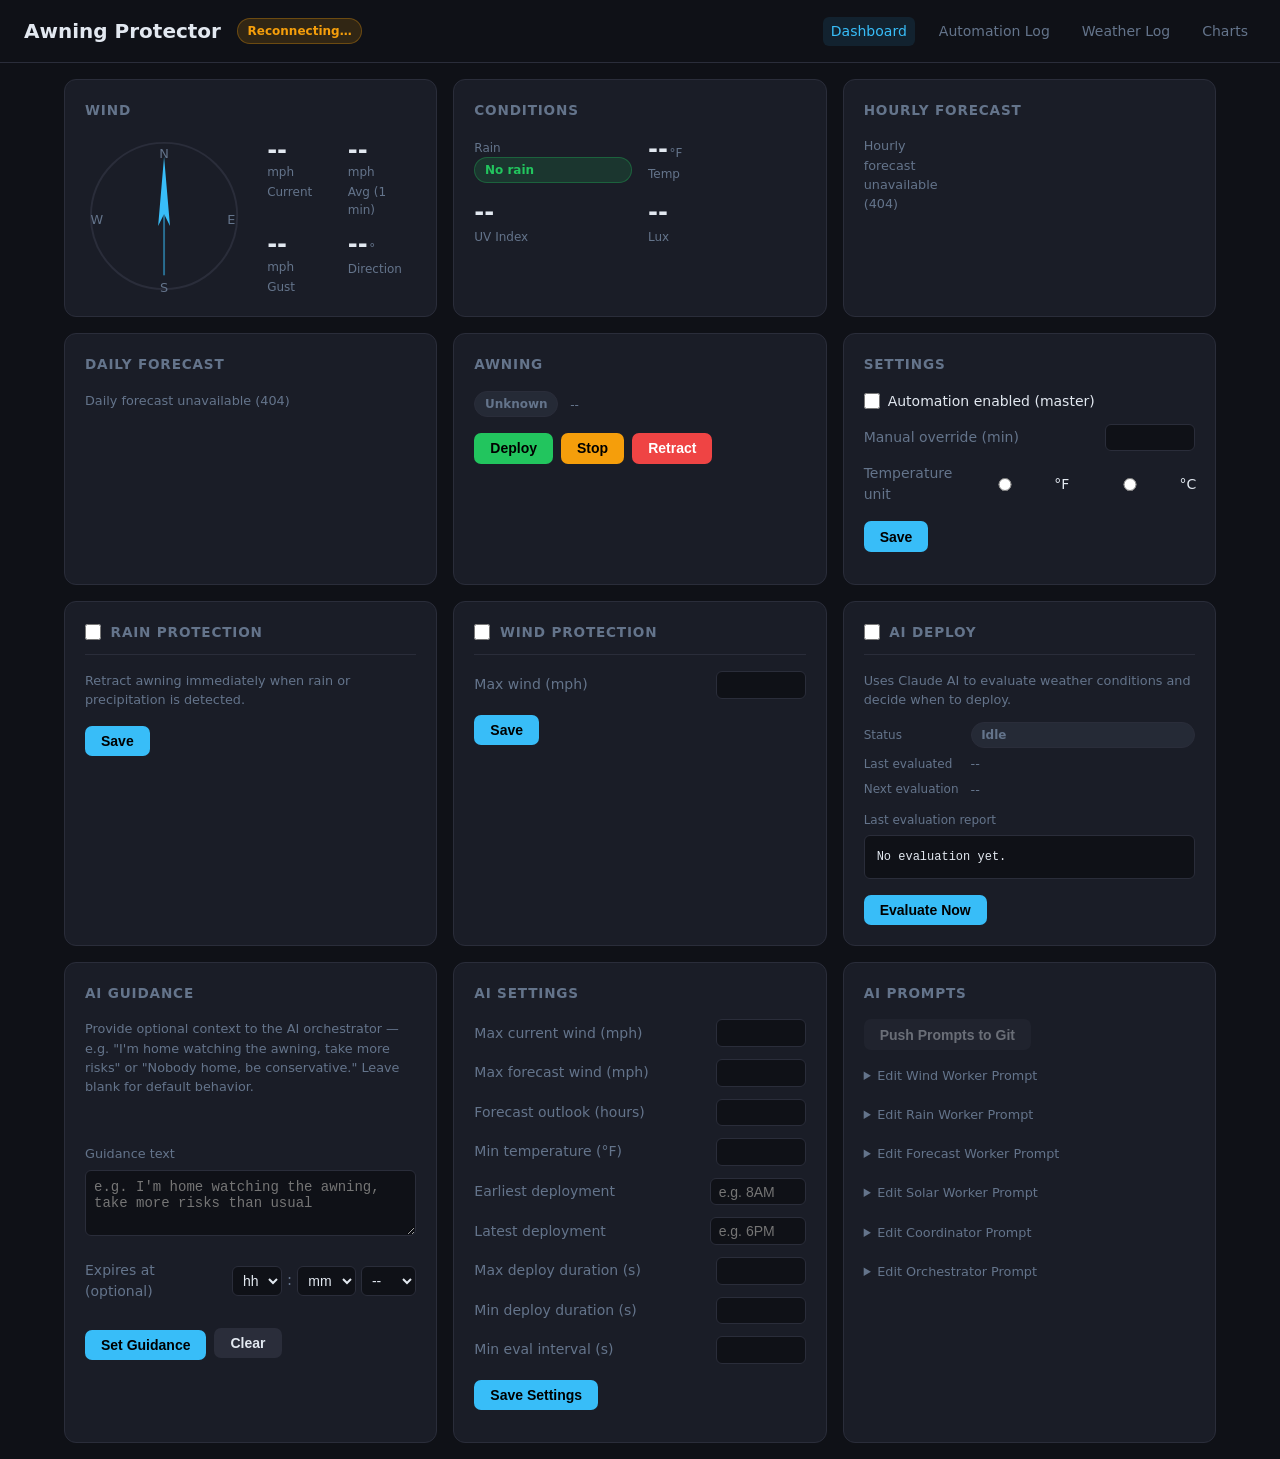
==== static/index.html @ 33f779f8 "feat: add user guidance for AI orchestrator Allows users to inject free-text context into the orches" ====
<!DOCTYPE html>
<html lang="en">
<head>
  <meta charset="UTF-8" />
  <meta name="viewport" content="width=device-width, initial-scale=1.0" />
  <title>Awning Protector</title>
  <link rel="stylesheet" href="/static/style.css" />
  <link rel="stylesheet" href="/static/logs.css" />
</head>
<body>
  <header>
    <h1>Awning Protector</h1>
    <span id="connection-status" class="badge badge-offline">Connecting…</span>
    <nav class="nav-links">
      <a href="/" class="active">Dashboard</a>
      <a href="/logs/automation-page">Automation Log</a>
      <a href="/logs/weather-page">Weather Log</a>
      <a href="/charts">Charts</a>
    </nav>
  </header>

  <main>
    <!-- Wind panel -->
    <section class="card" id="wind-card">
      <h2>Wind</h2>
      <div class="wind-layout">
        <svg id="compass" viewBox="0 0 160 160" width="160" height="160">
          <circle cx="80" cy="80" r="74" class="compass-ring" />
          <text x="80" y="18" class="compass-label">N</text>
          <text x="148" y="85" class="compass-label">E</text>
          <text x="80" y="153" class="compass-label">S</text>
          <text x="12" y="85" class="compass-label">W</text>
          <!-- Arrow rotates around centre; transform updated by JS -->
          <g id="wind-arrow" transform="rotate(0 80 80)">
            <polygon points="80,20 86,90 80,78 74,90" class="arrow-head" />
            <line x1="80" y1="78" x2="80" y2="140" class="arrow-tail" />
          </g>
        </svg>
        <div class="wind-stats">
          <div class="stat">
            <span class="stat-value" id="wind-speed">--</span>
            <span class="stat-unit">mph</span>
            <span class="stat-label">Current</span>
          </div>
          <div class="stat">
            <span class="stat-value" id="wind-avg">--</span>
            <span class="stat-unit">mph</span>
            <span class="stat-label">Avg (1 min)</span>
          </div>
          <div class="stat">
            <span class="stat-value" id="wind-gust">--</span>
            <span class="stat-unit">mph</span>
            <span class="stat-label">Gust</span>
          </div>
          <div class="stat">
            <span class="stat-inline">
              <span class="stat-value" id="wind-dir">--</span><span class="stat-unit">°</span>
            </span>
            <span class="stat-label">Direction</span>
          </div>
        </div>
      </div>
    </section>

    <!-- Current conditions panel -->
    <section class="card" id="rain-card">
      <h2>Conditions</h2>
      <div class="conditions-grid">
        <div class="stat">
          <span class="stat-label">Rain</span>
          <span id="precip-badge" class="badge badge-ok">No rain</span>
        </div>
        <div class="stat">
          <span class="stat-inline">
            <span class="stat-value" id="air-temp">--</span><span class="stat-unit" id="temp-unit-label">°F</span>
          </span>
          <span class="stat-label">Temp</span>
        </div>
        <div class="stat">
          <span class="stat-value" id="uv-index">--</span>
          <span class="stat-label">UV Index</span>
        </div>
        <div class="stat">
          <span class="stat-value" id="lux">--</span>
          <span class="stat-label">Lux</span>
        </div>
      </div>
    </section>

    <!-- Hourly forecast panel (Tempest) -->
    <section class="card" id="hourly-forecast-card">
      <h2>Hourly Forecast</h2>
      <p class="muted forecast-updated" id="hourly-forecast-updated"></p>
      <div class="forecast-table" id="hourly-forecast-bars">
        <p class="muted">Loading…</p>
      </div>
    </section>

    <!-- Daily forecast panel (Tempest) -->
    <section class="card" id="daily-forecast-card">
      <h2>Daily Forecast</h2>
      <p class="muted forecast-updated" id="daily-forecast-updated"></p>
      <div id="daily-forecast-rows">
        <p class="muted">Loading…</p>
      </div>
    </section>

    <!-- Awning status panel -->
    <section class="card" id="awning-card">
      <h2>Awning</h2>
      <div class="awning-status">
        <span id="awning-state-badge" class="badge badge-unknown">Unknown</span>
        <span class="stat-label" id="active-rule">--</span>
      </div>
      <div class="awning-controls">
        <button class="btn btn-deploy" onclick="awningCmd('deploy')">Deploy</button>
        <button class="btn btn-stop" onclick="awningCmd('stop')">Stop</button>
        <button class="btn btn-undeploy" onclick="awningCmd('undeploy')">Retract</button>
      </div>
      <p class="muted" id="override-notice"></p>
    </section>

    <!-- General settings panel -->
    <section class="card" id="config-general">
      <h2>Settings</h2>
      <div class="automation-card-body">
        <label>
          <input type="checkbox" id="cfg-enabled" />
          Automation enabled (master)
        </label>
        <div class="field-row">
          <label for="cfg-override-min">Manual override (min)</label>
          <input type="number" id="cfg-override-min" min="0" max="240" step="5" />
        </div>
        <div class="field-row">
          <label>Temperature unit</label>
          <div class="radio-group">
            <label><input type="radio" name="temp-unit" id="cfg-temp-unit-f" value="F" /> °F</label>
            <label><input type="radio" name="temp-unit" id="cfg-temp-unit-c" value="C" /> °C</label>
          </div>
        </div>
        <button class="btn btn-save" onclick="saveCard('general')">Save</button>
        <span id="save-status-general" class="muted"></span>
      </div>
    </section>

    <!-- Rain protection automation card -->
    <section class="card automation-card" id="config-rain">
      <div class="automation-card-header">
        <label class="automation-toggle">
          <input type="checkbox" id="cfg-rain-enabled" onchange="updateCardDisabledState()" />
          <span class="card-title">Rain Protection</span>
        </label>
      </div>
      <div class="automation-card-body">
        <p class="muted">Retract awning immediately when rain or precipitation is detected.</p>
        <button class="btn btn-save" onclick="saveCard('rain')">Save</button>
        <span id="save-status-rain" class="muted"></span>
      </div>
    </section>

    <!-- Wind protection automation card -->
    <section class="card automation-card" id="config-wind">
      <div class="automation-card-header">
        <label class="automation-toggle">
          <input type="checkbox" id="cfg-wind-enabled" onchange="updateCardDisabledState()" />
          <span class="card-title">Wind Protection</span>
        </label>
      </div>
      <div class="automation-card-body">
        <div class="field-row">
          <label for="cfg-max-wind">Max wind (mph)</label>
          <input type="number" id="cfg-max-wind" min="0" max="60" step="0.5" />
        </div>
        <button class="btn btn-save" onclick="saveCard('wind')">Save</button>
        <span id="save-status-wind" class="muted"></span>
      </div>
    </section>

    <!-- AI Deploy automation card -->
    <section class="card automation-card" id="config-ai">
      <div class="automation-card-header">
        <label class="automation-toggle">
          <input type="checkbox" id="cfg-ai-enabled" onchange="updateCardDisabledState()" />
          <span class="card-title">AI Deploy</span>
        </label>
      </div>
      <div class="automation-card-body">
        <p class="muted">Uses Claude AI to evaluate weather conditions and decide when to deploy.</p>

        <div class="ai-status-grid">
          <span class="ai-status-label">Status</span>
          <span id="ai-running-badge" class="badge badge-unknown">Idle</span>

          <span class="ai-status-label">Last evaluated</span>
          <span id="ai-last-eval-time" class="muted">--</span>

          <span class="ai-status-label">Next evaluation</span>
          <span id="ai-next-eval-countdown" class="muted">--</span>
        </div>

        <div class="ai-report-section">
          <span class="ai-report-label">Last evaluation report</span>
          <pre id="ai-last-eval-text" class="ai-report-pre">No evaluation yet.</pre>
        </div>

        <button class="btn btn-save" onclick="aiEvaluateNow()" id="ai-evaluate-btn">Evaluate Now</button>
      </div>
    </section>

    <!-- AI Guidance card -->
    <section class="card" id="config-ai-guidance">
      <h2>AI Guidance</h2>
      <div class="automation-card-body">
        <p class="muted" style="margin:0 0 0.75rem;">Provide optional context to the AI orchestrator — e.g. "I'm home watching the awning, take more risks" or "Nobody home, be conservative." Leave blank for default behavior.</p>
        <div id="ai-guidance-status" class="muted" style="margin-bottom:0.75rem;font-size:0.85rem;"></div>
        <div class="field-row" style="flex-direction:column;align-items:stretch;gap:0.4rem;margin-bottom:0.75rem;">
          <label for="cfg-ai-guidance-text" style="color:var(--muted);font-size:0.8rem;">Guidance text</label>
          <textarea id="cfg-ai-guidance-text" rows="3"
            style="width:100%;background:var(--bg);border:1px solid var(--border);border-radius:6px;padding:0.5rem;font-size:0.875rem;color:var(--text);resize:vertical;box-sizing:border-box;"
            placeholder="e.g. I'm home watching the awning, take more risks than usual"></textarea>
        </div>
        <div class="field-row" style="margin-bottom:0.75rem;">
          <label for="cfg-ai-guidance-expiry" style="color:var(--muted);">Expires at (optional)</label>
          <div style="display:flex;align-items:center;gap:0.3rem;">
            <select id="cfg-ai-guidance-expiry-hour" style="background:var(--bg);border:1px solid var(--border);color:var(--text);border-radius:6px;padding:0.3rem 0.4rem;font-size:0.875rem;">
              <option value="">hh</option>
              <option>1</option><option>2</option><option>3</option><option>4</option>
              <option>5</option><option>6</option><option>7</option><option>8</option>
              <option>9</option><option>10</option><option>11</option><option>12</option>
            </select>
            <span style="color:var(--muted);">:</span>
            <select id="cfg-ai-guidance-expiry-min" style="background:var(--bg);border:1px solid var(--border);color:var(--text);border-radius:6px;padding:0.3rem 0.4rem;font-size:0.875rem;">
              <option value="">mm</option>
              <option value="0">00</option><option value="5">05</option><option value="10">10</option>
              <option value="15">15</option><option value="20">20</option><option value="25">25</option>
              <option value="30">30</option><option value="35">35</option><option value="40">40</option>
              <option value="45">45</option><option value="50">50</option><option value="55">55</option>
            </select>
            <select id="cfg-ai-guidance-expiry-ampm" style="background:var(--bg);border:1px solid var(--border);color:var(--text);border-radius:6px;padding:0.3rem 0.4rem;font-size:0.875rem;">
              <option value="">--</option>
              <option>AM</option>
              <option>PM</option>
            </select>
          </div>
        </div>
        <div style="display:flex;gap:0.5rem;align-items:center;flex-wrap:wrap;">
          <button class="btn btn-save" onclick="saveGuidance()">Set Guidance</button>
          <button class="btn btn-secondary" onclick="clearGuidance()" id="ai-clear-guidance-btn">Clear</button>
          <span id="save-status-guidance" class="muted" style="font-size:0.85rem;"></span>
        </div>
      </div>
    </section>

    <!-- AI Settings card -->
    <section class="card" id="config-ai-settings">
      <h2>AI Settings</h2>
      <div class="automation-card-body">
        <div class="field-row">
          <label for="cfg-ai-wind">Max current wind (mph)</label>
          <input type="number" id="cfg-ai-wind" min="0" max="60" step="0.5" />
        </div>
        <div class="field-row">
          <label for="cfg-ai-forecast-wind">Max forecast wind (mph)</label>
          <input type="number" id="cfg-ai-forecast-wind" min="0" max="60" step="0.5" />
        </div>
        <div class="field-row">
          <label for="cfg-ai-forecast-hours">Forecast outlook (hours)</label>
          <input type="number" id="cfg-ai-forecast-hours" min="1" max="24" step="1" />
        </div>
        <div class="field-row">
          <label for="cfg-ai-min-temp">Min temperature (°F)</label>
          <input type="number" id="cfg-ai-min-temp" min="0" max="120" step="1" />
        </div>
        <div class="field-row">
          <label for="cfg-ai-earliest">Earliest deployment</label>
          <input type="text" id="cfg-ai-earliest" placeholder="e.g. 8AM" style="width:6rem" />
        </div>
        <div class="field-row">
          <label for="cfg-ai-latest">Latest deployment</label>
          <input type="text" id="cfg-ai-latest" placeholder="e.g. 6PM" style="width:6rem" />
        </div>
        <div class="field-row">
          <label for="cfg-ai-max-deploy">Max deploy duration (s)</label>
          <input type="number" id="cfg-ai-max-deploy" min="1" max="60" step="1" />
        </div>
        <div class="field-row">
          <label for="cfg-ai-min-deploy">Min deploy duration (s)</label>
          <input type="number" id="cfg-ai-min-deploy" min="1" max="60" step="1" />
        </div>
        <div class="field-row">
          <label for="cfg-ai-min-interval">Min eval interval (s)</label>
          <input type="number" id="cfg-ai-min-interval" min="60" max="7200" step="60" />
        </div>
        <button class="btn btn-save" onclick="saveCard('ai')">Save Settings</button>
        <span id="save-status-ai" class="muted"></span>
      </div>
    </section>

    <!-- AI Prompts card -->
    <section class="card" id="config-ai-prompts">
      <h2>AI Prompts</h2>
      <div class="automation-card-body">
        <div class="field-row" style="align-items:center;gap:0.75rem">
          <button class="btn btn-secondary" onclick="pushPromptsToGit()" id="git-push-btn" disabled>Push Prompts to Git</button>
          <span id="git-push-status" class="muted"></span>
        </div>

        <details class="ai-prompt-details">
          <summary>Edit Wind Worker Prompt</summary>
          <textarea id="cfg-ai-prompt-wind" class="ai-prompt-textarea" rows="10" spellcheck="false"></textarea>
          <div class="prompt-actions">
            <button class="btn btn-save" onclick="savePrompt('wind')">Save Prompt</button>
            <span id="save-status-prompt-wind" class="muted"></span>
          </div>
        </details>

        <details class="ai-prompt-details">
          <summary>Edit Rain Worker Prompt</summary>
          <textarea id="cfg-ai-prompt-rain" class="ai-prompt-textarea" rows="10" spellcheck="false"></textarea>
          <div class="prompt-actions">
            <button class="btn btn-save" onclick="savePrompt('rain')">Save Prompt</button>
            <span id="save-status-prompt-rain" class="muted"></span>
          </div>
        </details>

        <details class="ai-prompt-details">
          <summary>Edit Forecast Worker Prompt</summary>
          <textarea id="cfg-ai-prompt-forecast" class="ai-prompt-textarea" rows="10" spellcheck="false"></textarea>
          <div class="prompt-actions">
            <button class="btn btn-save" onclick="savePrompt('forecast')">Save Prompt</button>
            <span id="save-status-prompt-forecast" class="muted"></span>
          </div>
        </details>

        <details class="ai-prompt-details">
          <summary>Edit Solar Worker Prompt</summary>
          <textarea id="cfg-ai-prompt-solar" class="ai-prompt-textarea" rows="10" spellcheck="false"></textarea>
          <div class="prompt-actions">
            <button class="btn btn-save" onclick="savePrompt('solar')">Save Prompt</button>
            <span id="save-status-prompt-solar" class="muted"></span>
          </div>
        </details>

        <details class="ai-prompt-details">
          <summary>Edit Coordinator Prompt</summary>
          <textarea id="cfg-ai-prompt-coordinator" class="ai-prompt-textarea" rows="14" spellcheck="false"></textarea>
          <div class="prompt-actions">
            <button class="btn btn-save" onclick="savePrompt('coordinator')">Save Prompt</button>
            <span id="save-status-prompt-coordinator" class="muted"></span>
          </div>
        </details>

        <details class="ai-prompt-details">
          <summary>Edit Orchestrator Prompt</summary>
          <textarea id="cfg-ai-prompt-orchestrator" class="ai-prompt-textarea" rows="20" spellcheck="false"></textarea>
          <div class="prompt-actions">
            <button class="btn btn-save" onclick="savePrompt('orchestrator')">Save Prompt</button>
            <span id="save-status-prompt-orchestrator" class="muted"></span>
          </div>
        </details>
      </div>
    </section>
  </main>

  <script src="/static/app.js"></script>
</body>
</html>
---- static/style.css ----
*, *::before, *::after { box-sizing: border-box; margin: 0; padding: 0; }

:root {
  --bg: #0f1117;
  --surface: #1a1d27;
  --border: #2a2d3a;
  --text: #e2e8f0;
  --muted: #64748b;
  --accent: #38bdf8;
  --green: #22c55e;
  --yellow: #f59e0b;
  --red: #ef4444;
  --blue: #3b82f6;
}

body {
  background: var(--bg);
  color: var(--text);
  font-family: system-ui, sans-serif;
  font-size: 15px;
  line-height: 1.5;
  min-height: 100vh;
}

header {
  display: flex;
  align-items: center;
  gap: 1rem;
  padding: 1rem 1.5rem;
  border-bottom: 1px solid var(--border);
}

header h1 { font-size: 1.25rem; font-weight: 600; }

main {
  display: grid;
  grid-template-columns: repeat(auto-fill, minmax(320px, 1fr));
  gap: 1rem;
  padding: 1rem 1.5rem;
  max-width: 1200px;
  margin: 0 auto;
}

.card {
  background: var(--surface);
  border: 1px solid var(--border);
  border-radius: 12px;
  padding: 1.25rem;
}

.card h2 {
  font-size: 0.85rem;
  font-weight: 600;
  text-transform: uppercase;
  letter-spacing: 0.06em;
  color: var(--muted);
  margin-bottom: 1rem;
}

/* Wind */
.wind-layout { display: flex; align-items: center; gap: 1.5rem; }

.compass-ring { fill: none; stroke: var(--border); stroke-width: 2; }
.compass-label { fill: var(--muted); font-size: 13px; text-anchor: middle; dominant-baseline: middle; }
.arrow-head { fill: var(--accent); }
.arrow-tail { stroke: var(--accent); stroke-width: 2; opacity: 0.5; }

.wind-stats { display: grid; grid-template-columns: 1fr 1fr; gap: 0.75rem; }

.stat { display: flex; flex-direction: column; }
.stat-value { font-size: 1.5rem; font-weight: 700; line-height: 1.1; }
.stat-unit { font-size: 0.75rem; color: var(--muted); }
.stat-label { font-size: 0.75rem; color: var(--muted); margin-top: 0.15rem; }
.stat-inline { display: flex; align-items: baseline; gap: 0.1em; line-height: 1; }

/* Conditions */
.conditions-grid {
  display: grid;
  grid-template-columns: 1fr 1fr;
  gap: 1rem;
}

.forecast-updated { margin-bottom: 0.75rem; }
.forecast-table {
  display: grid;
  grid-template-columns: 28px repeat(8, 1fr);
  column-gap: 4px;
  row-gap: 14px;
}
.fc-label {
  font-size: 9px;
  font-weight: 600;
  text-align: right;
  padding-right: 4px;
  text-transform: uppercase;
  letter-spacing: 0.04em;
  display: flex;
  align-items: center;
  justify-content: flex-end;
}
.fc-cell { text-align: center; font-size: 10px; line-height: 1.4; }
.fc-bar-cell { display: flex; align-items: flex-end; height: 60px; }
.forecast-bar {
  width: 100%;
  background: var(--blue);
  border-radius: 3px 3px 0 0;
  opacity: 0.8;
  min-height: 3px;
  transition: height 0.3s;
}
.fc-precip { color: var(--blue); }
.fc-wind   { color: var(--accent); }
.fc-temp   { color: var(--yellow); }
.fc-time   { color: var(--muted); font-size: 9px; }

/* Awning */
.awning-status { display: flex; align-items: center; gap: 0.75rem; margin-bottom: 1rem; }
.awning-controls { display: flex; gap: 0.5rem; flex-wrap: wrap; margin-bottom: 0.5rem; }

/* Config / Automation cards */
.field-row { display: flex; justify-content: space-between; align-items: center; gap: 0.5rem; }
.field-row label { font-size: 0.875rem; color: var(--muted); }
.field-row input { width: 90px; }
.radio-group { display: flex; gap: 1rem; }
.radio-group label { font-size: 0.875rem; color: var(--text); display: flex; align-items: center; gap: 0.25rem; }

.automation-card-header {
  display: flex;
  align-items: center;
  margin-bottom: 1rem;
  padding-bottom: 0.75rem;
  border-bottom: 1px solid var(--border);
}

.automation-toggle {
  display: flex;
  align-items: center;
  gap: 0.6rem;
  cursor: pointer;
  width: 100%;
}

.automation-toggle .card-title {
  font-size: 0.85rem;
  font-weight: 600;
  text-transform: uppercase;
  letter-spacing: 0.06em;
  color: var(--muted);
}

.automation-card-body { display: flex; flex-direction: column; gap: 0.75rem; }

.card-body-disabled { opacity: 0.35; pointer-events: none; }

input[type="number"], input[type="text"] {
  background: var(--bg);
  border: 1px solid var(--border);
  color: var(--text);
  border-radius: 6px;
  padding: 0.3rem 0.5rem;
  font-size: 0.875rem;
}

input[type="checkbox"] { accent-color: var(--accent); width: 16px; height: 16px; }

label { display: flex; align-items: center; gap: 0.5rem; font-size: 0.875rem; cursor: pointer; }

/* Badges */
.badge {
  display: inline-block;
  padding: 0.2rem 0.6rem;
  border-radius: 999px;
  font-size: 0.75rem;
  font-weight: 600;
}
.badge-ok { background: rgba(34,197,94,0.15); color: var(--green); border: 1px solid rgba(34,197,94,0.3); }
.badge-warn { background: rgba(245,158,11,0.15); color: var(--yellow); border: 1px solid rgba(245,158,11,0.3); }
.badge-alert { background: rgba(239,68,68,0.15); color: var(--red); border: 1px solid rgba(239,68,68,0.3); }
.badge-offline { background: rgba(100,116,139,0.15); color: var(--muted); border: 1px solid var(--border); }
.badge-unknown { background: rgba(100,116,139,0.15); color: var(--muted); border: 1px solid var(--border); }

/* Buttons */
.btn {
  padding: 0.45rem 1rem;
  border-radius: 7px;
  border: none;
  font-size: 0.875rem;
  font-weight: 600;
  cursor: pointer;
  transition: opacity 0.15s;
}
.btn:hover { opacity: 0.85; }
.btn-deploy { background: var(--green); color: #000; }
.btn-stop { background: var(--yellow); color: #000; }
.btn-undeploy { background: var(--red); color: #fff; }
.btn-save { background: var(--accent); color: #000; align-self: flex-start; margin-top: 0.25rem; }
.btn-secondary { background: var(--border); color: var(--text); }
.btn:disabled { opacity: 0.4; cursor: not-allowed; }

.muted { color: var(--muted); font-size: 0.8rem; }

/* Daily forecast rows */
#daily-forecast-rows {
  max-height: 280px;
  overflow-y: auto;
}

.daily-row {
  padding: 0.45rem 0;
  border-bottom: 1px solid var(--border);
}
.daily-row:last-child { border-bottom: none; }

.daily-row-top {
  display: flex;
  gap: 0.75rem;
  align-items: baseline;
}
.daily-row-bottom {
  display: flex;
  gap: 1rem;
  margin-top: 0.2rem;
  font-size: 0.8rem;
}
.daily-day { font-size: 0.85rem; font-weight: 600; min-width: 6rem; }
.daily-conditions { font-size: 0.85rem; color: var(--muted); }
.daily-temp-high { font-weight: 600; }
.daily-temp-low { color: var(--muted); }
.daily-precip { color: #3b82f6; }
.daily-wind { color: var(--muted); }

/* AI card */
.card-divider { border: none; border-top: 1px solid var(--border); margin: 0.5rem 0; }

.ai-status-grid {
  display: grid;
  grid-template-columns: auto 1fr;
  gap: 0.4rem 0.75rem;
  align-items: center;
}
.ai-status-label { font-size: 0.75rem; color: var(--muted); white-space: nowrap; }

.ai-report-section { display: flex; flex-direction: column; gap: 0.35rem; }
.ai-report-label { font-size: 0.75rem; color: var(--muted); }

.ai-report-details summary {
  cursor: pointer;
  font-size: 0.8rem;
  color: var(--muted);
  padding: 0.25rem 0;
  user-select: none;
}
.ai-report-details[open] summary { margin-bottom: 0.5rem; }

.ai-report-pre {
  background: var(--bg);
  border: 1px solid var(--border);
  border-radius: 6px;
  padding: 0.75rem;
  font-size: 0.75rem;
  line-height: 1.5;
  white-space: pre-wrap;
  word-break: break-word;
  max-height: 300px;
  overflow-y: auto;
  color: var(--text);
}

.ai-prompt-details summary {
  cursor: pointer;
  font-size: 0.8rem;
  color: var(--muted);
  padding: 0.25rem 0;
  user-select: none;
}
.ai-prompt-details[open] summary { margin-bottom: 0.5rem; }

.ai-prompt-textarea {
  width: 100%;
  background: var(--bg);
  border: 1px solid var(--border);
  border-radius: 6px;
  padding: 0.6rem;
  font-size: 0.75rem;
  font-family: monospace;
  color: var(--text);
  line-height: 1.5;
  resize: vertical;
}

.prompt-actions { display: flex; align-items: center; gap: 0.75rem; margin-top: 0.5rem; }
---- static/logs.css ----
/* Navigation */
.nav-links {
  display: flex;
  gap: 1rem;
  margin-left: auto;
}

.nav-links a {
  color: var(--muted);
  text-decoration: none;
  font-size: 0.875rem;
  padding: 0.25rem 0.5rem;
  border-radius: 6px;
  transition: color 0.15s, background 0.15s;
}

.nav-links a:hover {
  color: var(--text);
  background: var(--border);
}

.nav-links a.active {
  color: var(--accent);
  background: rgba(56, 189, 248, 0.1);
}

/* Toolbar */
.log-toolbar {
  display: flex;
  align-items: center;
  flex-wrap: wrap;
  gap: 1rem;
  padding: 0.75rem 1.5rem;
  border-bottom: 1px solid var(--border);
  background: var(--surface);
}

.filter-group {
  display: flex;
  align-items: center;
  gap: 0.4rem;
}

.filter-group label {
  font-size: 0.8rem;
  color: var(--muted);
  margin: 0;
  cursor: default;
}

.filter-group select {
  background: var(--bg);
  border: 1px solid var(--border);
  color: var(--text);
  border-radius: 6px;
  padding: 0.25rem 0.5rem;
  font-size: 0.8rem;
  cursor: pointer;
}

.auto-refresh-label {
  display: flex;
  align-items: center;
  gap: 0.4rem;
  font-size: 0.8rem;
  color: var(--muted);
  cursor: pointer;
  margin: 0;
}

/* Table container */
.log-container {
  overflow-x: auto;
  padding: 1rem 1.5rem;
}

/* Log table */
.log-table {
  width: 100%;
  border-collapse: collapse;
  font-size: 0.825rem;
}

.log-table th,
.log-table td {
  padding: 0.45rem 0.75rem;
  text-align: left;
  border-bottom: 1px solid var(--border);
  white-space: nowrap;
}

.log-table th {
  color: var(--muted);
  font-weight: 600;
  text-transform: uppercase;
  font-size: 0.72rem;
  letter-spacing: 0.05em;
  background: var(--surface);
  position: sticky;
  top: 0;
}

.log-table th.sortable {
  cursor: pointer;
  user-select: none;
}

.log-table th.sortable:hover {
  color: var(--text);
}

.sort-icon {
  font-size: 0.7rem;
  opacity: 0.6;
  margin-left: 2px;
}

.log-table tbody tr:hover {
  background: rgba(255,255,255,0.03);
}

.log-table .desc-cell {
  white-space: normal;
  max-width: 340px;
  min-width: 180px;
}

.mono {
  font-variant-numeric: tabular-nums;
  font-size: 0.8rem;
}

/* Triggered row highlight */
.row-triggered {
  background: rgba(245, 158, 11, 0.04);
}

/* Trigger cell highlight with tooltip */
.trigger-highlight {
  position: relative;
  display: inline-block;
  background: rgba(245, 158, 11, 0.18);
  border: 1px solid rgba(245, 158, 11, 0.5);
  border-radius: 4px;
  padding: 0.1rem 0.35rem;
  color: var(--yellow);
  font-weight: 600;
  cursor: help;
}

.trigger-highlight::after {
  content: attr(data-tooltip);
  position: absolute;
  bottom: calc(100% + 8px);
  left: 50%;
  transform: translateX(-50%);
  background: var(--surface);
  border: 1px solid var(--border);
  border-radius: 8px;
  padding: 0.5rem 0.75rem;
  font-size: 0.75rem;
  font-weight: 400;
  color: var(--text);
  white-space: nowrap;
  z-index: 200;
  pointer-events: none;
  opacity: 0;
  transition: opacity 0.15s;
  box-shadow: 0 4px 12px rgba(0,0,0,0.4);
}

.trigger-highlight:hover::after {
  opacity: 1;
}
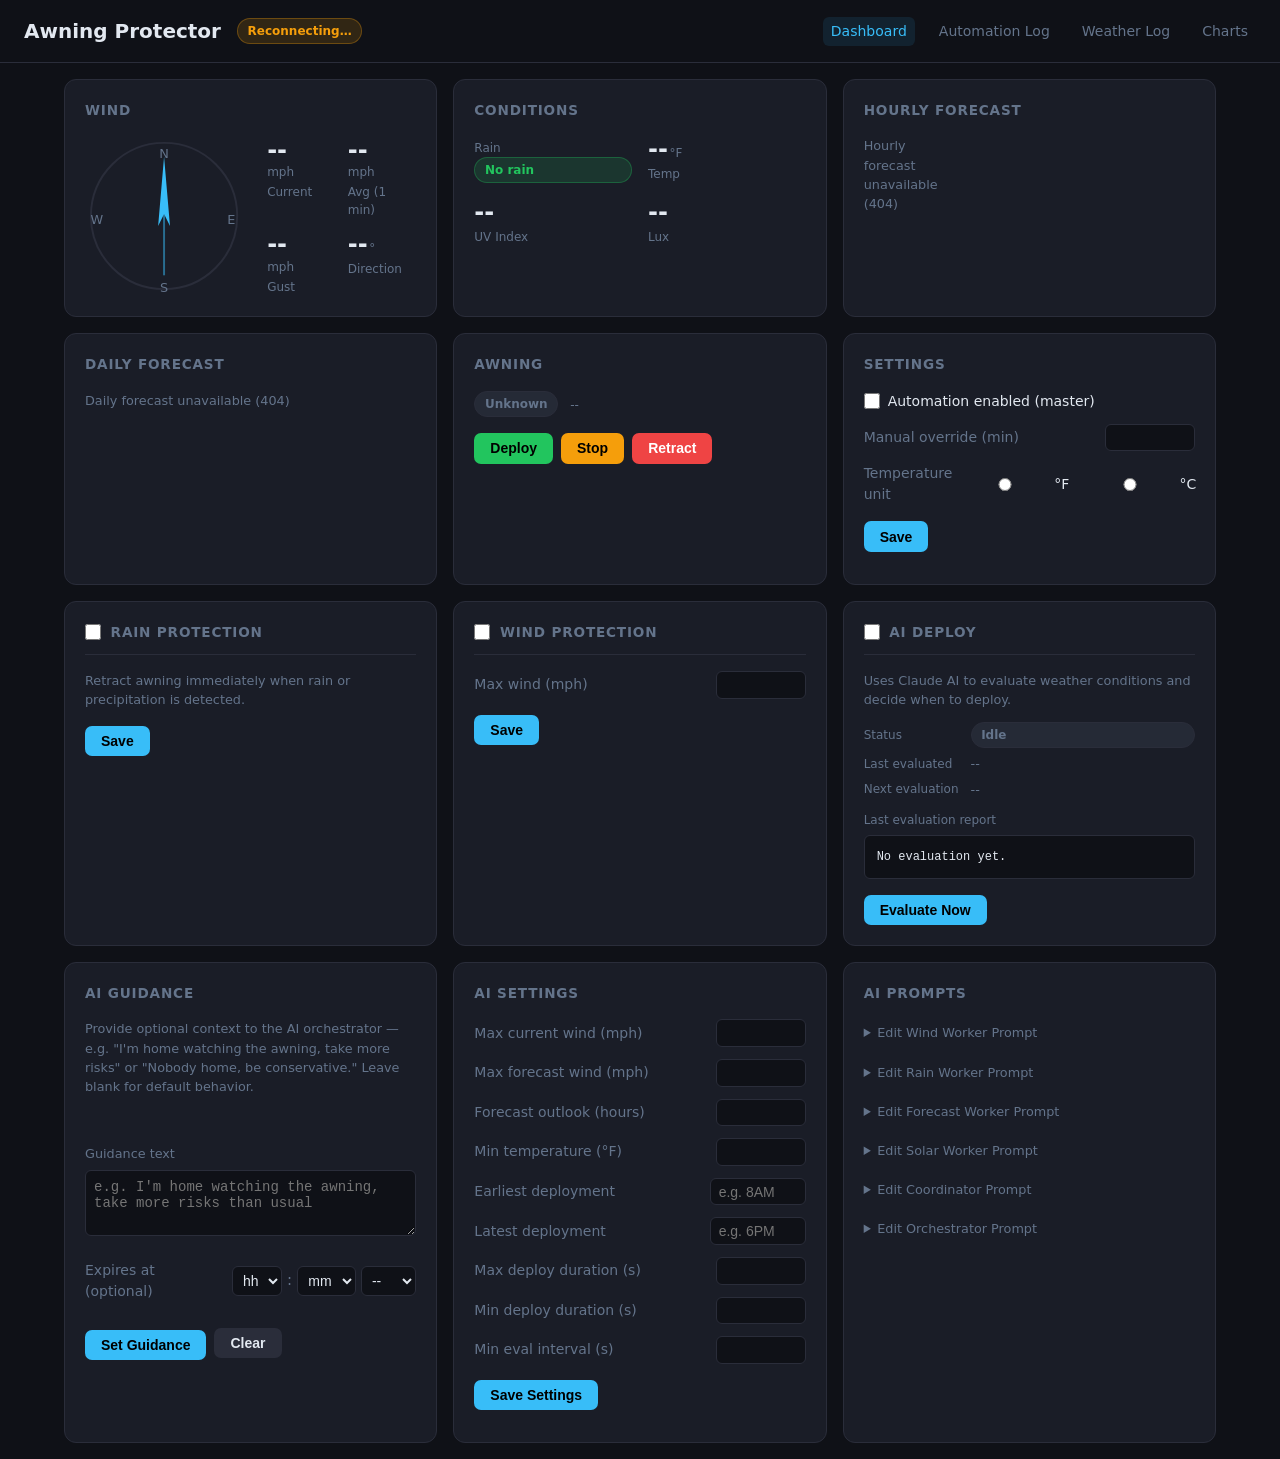
==== commit 9f78cc39: "remove GitHub prompt sync feature Deletes git_sync.py and all related imports, API endpoints, UI con" ====
--- a/static/index.html
+++ b/static/index.html
@@ -301,11 +301,6 @@
     <section class="card" id="config-ai-prompts">
       <h2>AI Prompts</h2>
       <div class="automation-card-body">
-        <div class="field-row" style="align-items:center;gap:0.75rem">
-          <button class="btn btn-secondary" onclick="pushPromptsToGit()" id="git-push-btn" disabled>Push Prompts to Git</button>
-          <span id="git-push-status" class="muted"></span>
-        </div>
-
         <details class="ai-prompt-details">
           <summary>Edit Wind Worker Prompt</summary>
           <textarea id="cfg-ai-prompt-wind" class="ai-prompt-textarea" rows="10" spellcheck="false"></textarea>
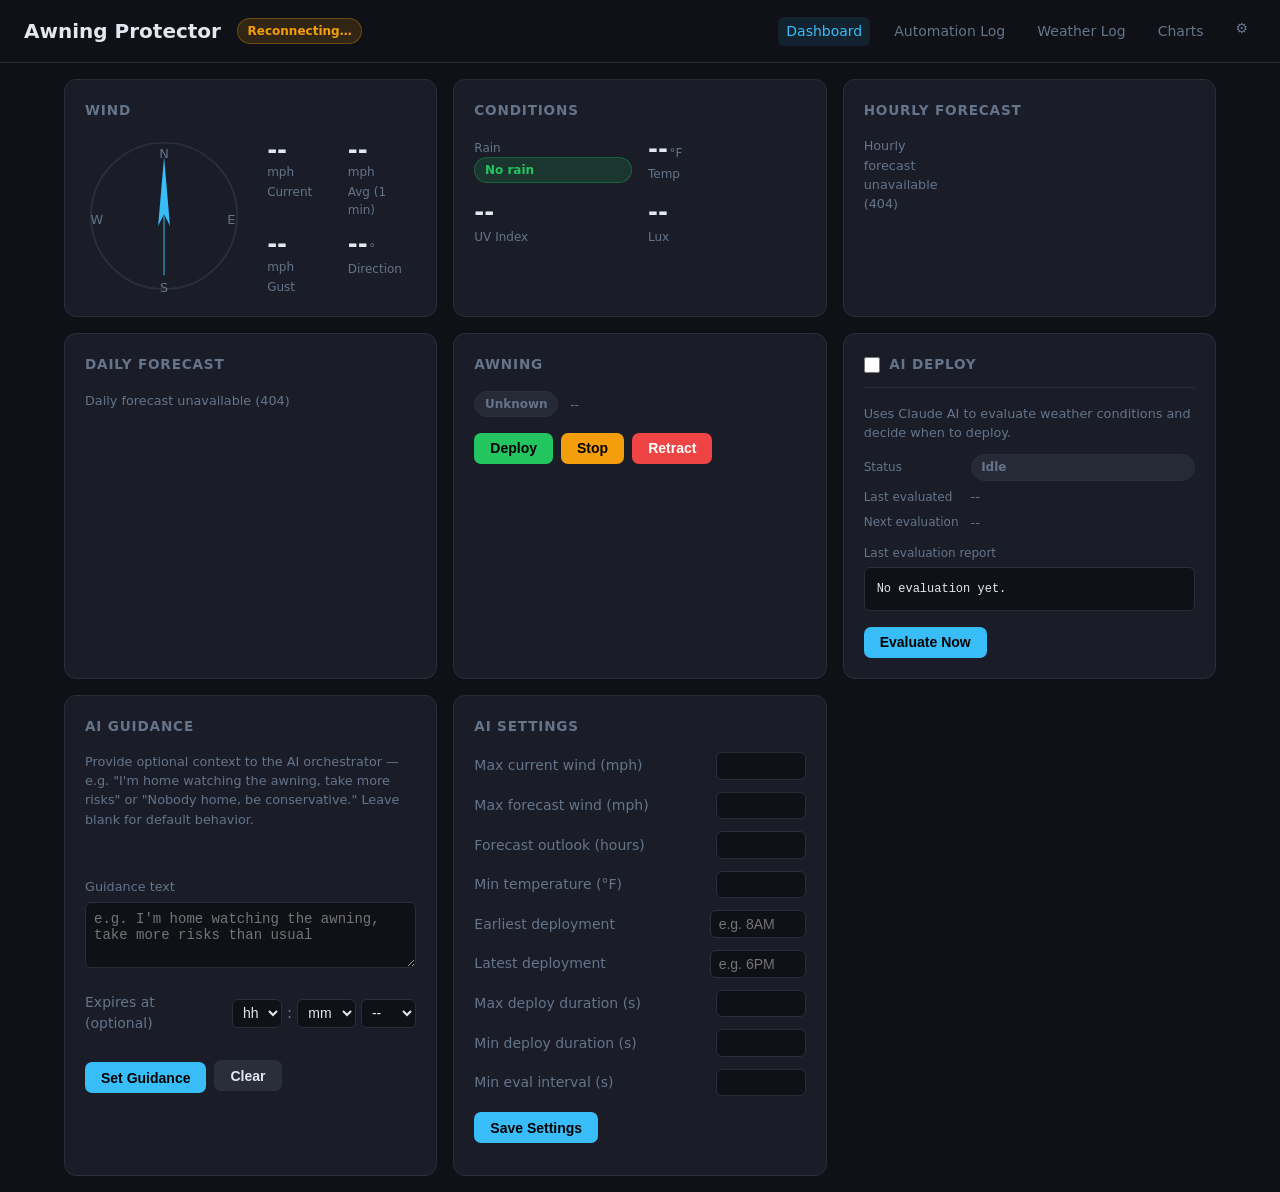
==== commit b92ff4a7: "feat: move settings and AI prompts to dedicated admin page Adds /admin page accessible via gear icon" ====
--- a/static/index.html
+++ b/static/index.html
@@ -16,6 +16,7 @@
       <a href="/logs/automation-page">Automation Log</a>
       <a href="/logs/weather-page">Weather Log</a>
       <a href="/charts">Charts</a>
+      <a href="/admin" class="nav-icon-link" title="Admin">&#9881;</a>
     </nav>
   </header>
 
@@ -118,63 +119,6 @@
         <button class="btn btn-undeploy" onclick="awningCmd('undeploy')">Retract</button>
       </div>
       <p class="muted" id="override-notice"></p>
-    </section>
-
-    <!-- General settings panel -->
-    <section class="card" id="config-general">
-      <h2>Settings</h2>
-      <div class="automation-card-body">
-        <label>
-          <input type="checkbox" id="cfg-enabled" />
-          Automation enabled (master)
-        </label>
-        <div class="field-row">
-          <label for="cfg-override-min">Manual override (min)</label>
-          <input type="number" id="cfg-override-min" min="0" max="240" step="5" />
-        </div>
-        <div class="field-row">
-          <label>Temperature unit</label>
-          <div class="radio-group">
-            <label><input type="radio" name="temp-unit" id="cfg-temp-unit-f" value="F" /> °F</label>
-            <label><input type="radio" name="temp-unit" id="cfg-temp-unit-c" value="C" /> °C</label>
-          </div>
-        </div>
-        <button class="btn btn-save" onclick="saveCard('general')">Save</button>
-        <span id="save-status-general" class="muted"></span>
-      </div>
-    </section>
-
-    <!-- Rain protection automation card -->
-    <section class="card automation-card" id="config-rain">
-      <div class="automation-card-header">
-        <label class="automation-toggle">
-          <input type="checkbox" id="cfg-rain-enabled" onchange="updateCardDisabledState()" />
-          <span class="card-title">Rain Protection</span>
-        </label>
-      </div>
-      <div class="automation-card-body">
-        <p class="muted">Retract awning immediately when rain or precipitation is detected.</p>
-        <button class="btn btn-save" onclick="saveCard('rain')">Save</button>
-        <span id="save-status-rain" class="muted"></span>
-      </div>
-    </section>
-
-    <!-- Wind protection automation card -->
-    <section class="card automation-card" id="config-wind">
-      <div class="automation-card-header">
-        <label class="automation-toggle">
-          <input type="checkbox" id="cfg-wind-enabled" onchange="updateCardDisabledState()" />
-          <span class="card-title">Wind Protection</span>
-        </label>
-      </div>
-      <div class="automation-card-body">
-        <div class="field-row">
-          <label for="cfg-max-wind">Max wind (mph)</label>
-          <input type="number" id="cfg-max-wind" min="0" max="60" step="0.5" />
-        </div>
-        <button class="btn btn-save" onclick="saveCard('wind')">Save</button>
-        <span id="save-status-wind" class="muted"></span>
-      </div>
     </section>
 
     <!-- AI Deploy automation card -->
@@ -297,65 +241,6 @@
       </div>
     </section>
 
-    <!-- AI Prompts card -->
-    <section class="card" id="config-ai-prompts">
-      <h2>AI Prompts</h2>
-      <div class="automation-card-body">
-        <details class="ai-prompt-details">
-          <summary>Edit Wind Worker Prompt</summary>
-          <textarea id="cfg-ai-prompt-wind" class="ai-prompt-textarea" rows="10" spellcheck="false"></textarea>
-          <div class="prompt-actions">
-            <button class="btn btn-save" onclick="savePrompt('wind')">Save Prompt</button>
-            <span id="save-status-prompt-wind" class="muted"></span>
-          </div>
-        </details>
-
-        <details class="ai-prompt-details">
-          <summary>Edit Rain Worker Prompt</summary>
-          <textarea id="cfg-ai-prompt-rain" class="ai-prompt-textarea" rows="10" spellcheck="false"></textarea>
-          <div class="prompt-actions">
-            <button class="btn btn-save" onclick="savePrompt('rain')">Save Prompt</button>
-            <span id="save-status-prompt-rain" class="muted"></span>
-          </div>
-        </details>
-
-        <details class="ai-prompt-details">
-          <summary>Edit Forecast Worker Prompt</summary>
-          <textarea id="cfg-ai-prompt-forecast" class="ai-prompt-textarea" rows="10" spellcheck="false"></textarea>
-          <div class="prompt-actions">
-            <button class="btn btn-save" onclick="savePrompt('forecast')">Save Prompt</button>
-            <span id="save-status-prompt-forecast" class="muted"></span>
-          </div>
-        </details>
-
-        <details class="ai-prompt-details">
-          <summary>Edit Solar Worker Prompt</summary>
-          <textarea id="cfg-ai-prompt-solar" class="ai-prompt-textarea" rows="10" spellcheck="false"></textarea>
-          <div class="prompt-actions">
-            <button class="btn btn-save" onclick="savePrompt('solar')">Save Prompt</button>
-            <span id="save-status-prompt-solar" class="muted"></span>
-          </div>
-        </details>
-
-        <details class="ai-prompt-details">
-          <summary>Edit Coordinator Prompt</summary>
-          <textarea id="cfg-ai-prompt-coordinator" class="ai-prompt-textarea" rows="14" spellcheck="false"></textarea>
-          <div class="prompt-actions">
-            <button class="btn btn-save" onclick="savePrompt('coordinator')">Save Prompt</button>
-            <span id="save-status-prompt-coordinator" class="muted"></span>
-          </div>
-        </details>
-
-        <details class="ai-prompt-details">
-          <summary>Edit Orchestrator Prompt</summary>
-          <textarea id="cfg-ai-prompt-orchestrator" class="ai-prompt-textarea" rows="20" spellcheck="false"></textarea>
-          <div class="prompt-actions">
-            <button class="btn btn-save" onclick="savePrompt('orchestrator')">Save Prompt</button>
-            <span id="save-status-prompt-orchestrator" class="muted"></span>
-          </div>
-        </details>
-      </div>
-    </section>
   </main>
 
   <script src="/static/app.js"></script>
--- a/static/logs.css
+++ b/static/logs.css
@@ -22,6 +22,12 @@
 .nav-links a.active {
   color: var(--accent);
   background: rgba(56, 189, 248, 0.1);
+}
+
+.nav-icon-link {
+  font-size: 1.1rem;
+  padding: 0.2rem 0.4rem;
+  line-height: 1;
 }
 
 /* Toolbar */
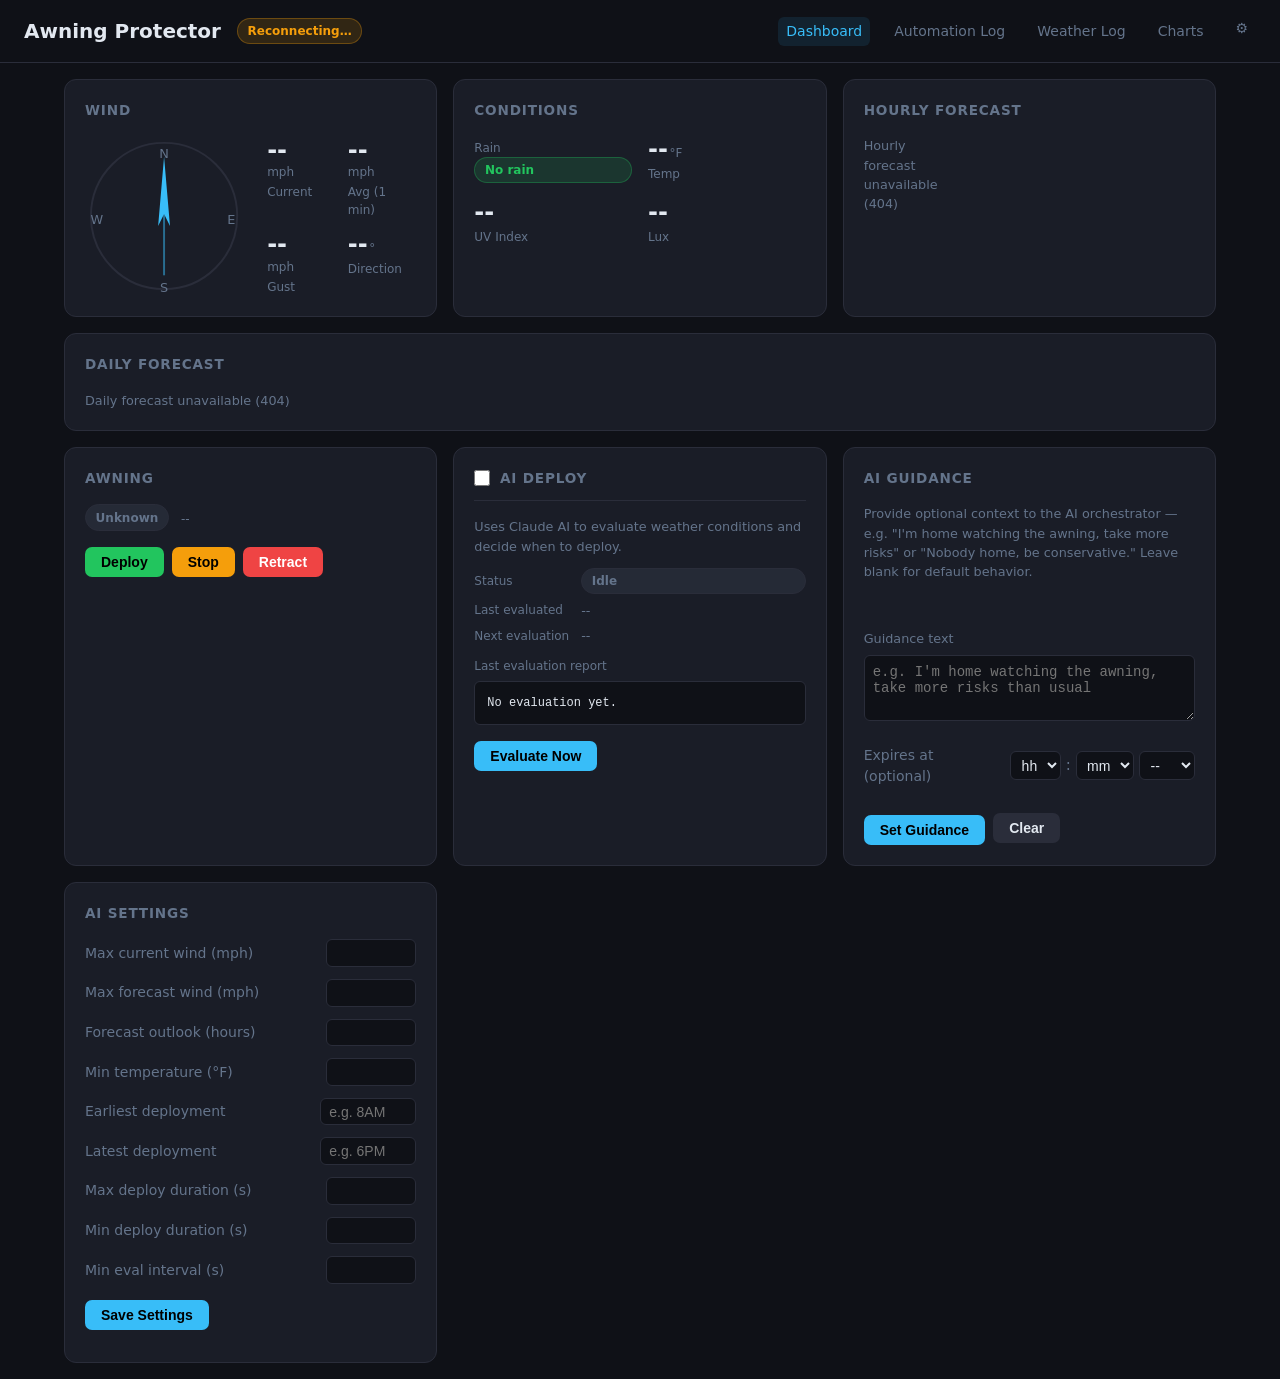
==== commit 374a4b17: "fix: AI deploy checkbox now immediately saves to backend on change Toggling the checkbox previously " ====
--- a/static/index.html
+++ b/static/index.html
@@ -125,7 +125,7 @@
     <section class="card automation-card" id="config-ai">
       <div class="automation-card-header">
         <label class="automation-toggle">
-          <input type="checkbox" id="cfg-ai-enabled" onchange="updateCardDisabledState()" />
+          <input type="checkbox" id="cfg-ai-enabled" onchange="saveCard('ai')" />
           <span class="card-title">AI Deploy</span>
         </label>
       </div>
--- a/static/style.css
+++ b/static/style.css
@@ -200,34 +200,43 @@
 .muted { color: var(--muted); font-size: 0.8rem; }
 
 /* Daily forecast rows */
+#daily-forecast-card {
+  grid-column: 1 / -1;
+}
+
 #daily-forecast-rows {
-  max-height: 280px;
-  overflow-y: auto;
+  display: flex;
+  overflow-x: auto;
 }
 
 .daily-row {
-  padding: 0.45rem 0;
-  border-bottom: 1px solid var(--border);
-}
-.daily-row:last-child { border-bottom: none; }
+  flex: 1;
+  min-width: 90px;
+  padding: 0.5rem 0.75rem;
+  border-right: 1px solid var(--border);
+  display: flex;
+  flex-direction: column;
+  gap: 0.25rem;
+}
+.daily-row:last-child { border-right: none; }
 
 .daily-row-top {
   display: flex;
-  gap: 0.75rem;
-  align-items: baseline;
+  flex-direction: column;
+  gap: 0.15rem;
 }
 .daily-row-bottom {
   display: flex;
-  gap: 1rem;
+  flex-direction: column;
+  gap: 0.1rem;
   margin-top: 0.2rem;
   font-size: 0.8rem;
 }
-.daily-day { font-size: 0.85rem; font-weight: 600; min-width: 6rem; }
-.daily-conditions { font-size: 0.85rem; color: var(--muted); }
+.daily-day { font-size: 0.85rem; font-weight: 600; }
+.daily-conditions { font-size: 0.75rem; color: var(--muted); }
 .daily-temp-high { font-weight: 600; }
 .daily-temp-low { color: var(--muted); }
 .daily-precip { color: #3b82f6; }
-.daily-wind { color: var(--muted); }
 
 /* AI card */
 .card-divider { border: none; border-top: 1px solid var(--border); margin: 0.5rem 0; }
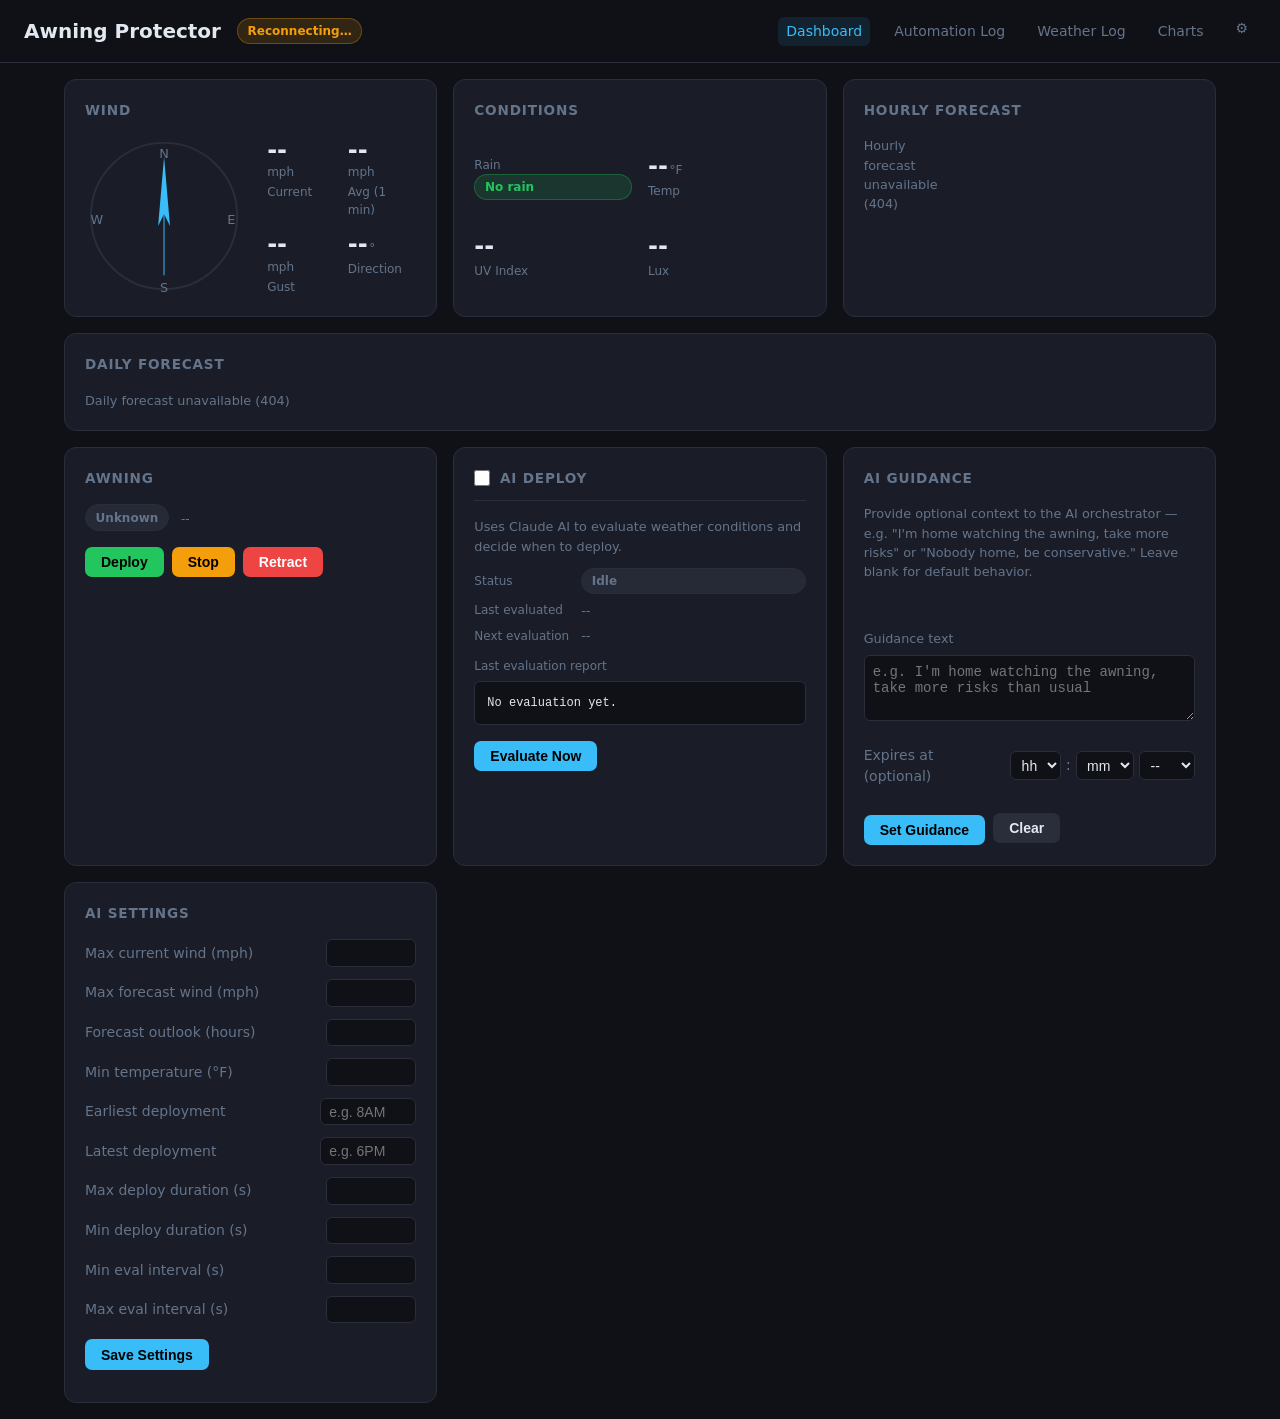
==== commit c81bdaa9: "feat: redesign kiosk AI Guidance card with touch controls, fix kiosk button sizing, add max eval int" ====
--- a/static/index.html
+++ b/static/index.html
@@ -236,6 +236,10 @@
           <label for="cfg-ai-min-interval">Min eval interval (s)</label>
           <input type="number" id="cfg-ai-min-interval" min="60" max="7200" step="60" />
         </div>
+        <div class="field-row">
+          <label for="cfg-ai-max-interval">Max eval interval (s)</label>
+          <input type="number" id="cfg-ai-max-interval" min="60" max="14400" step="60" />
+        </div>
         <button class="btn btn-save" onclick="saveCard('ai')">Save Settings</button>
         <span id="save-status-ai" class="muted"></span>
       </div>
--- a/static/style.css
+++ b/static/style.css
@@ -74,10 +74,17 @@
 .stat-inline { display: flex; align-items: baseline; gap: 0.1em; line-height: 1; }
 
 /* Conditions */
+#rain-card {
+  display: flex;
+  flex-direction: column;
+}
+
 .conditions-grid {
   display: grid;
   grid-template-columns: 1fr 1fr;
   gap: 1rem;
+  flex: 1;
+  align-content: space-evenly;
 }
 
 .forecast-updated { margin-bottom: 0.75rem; }
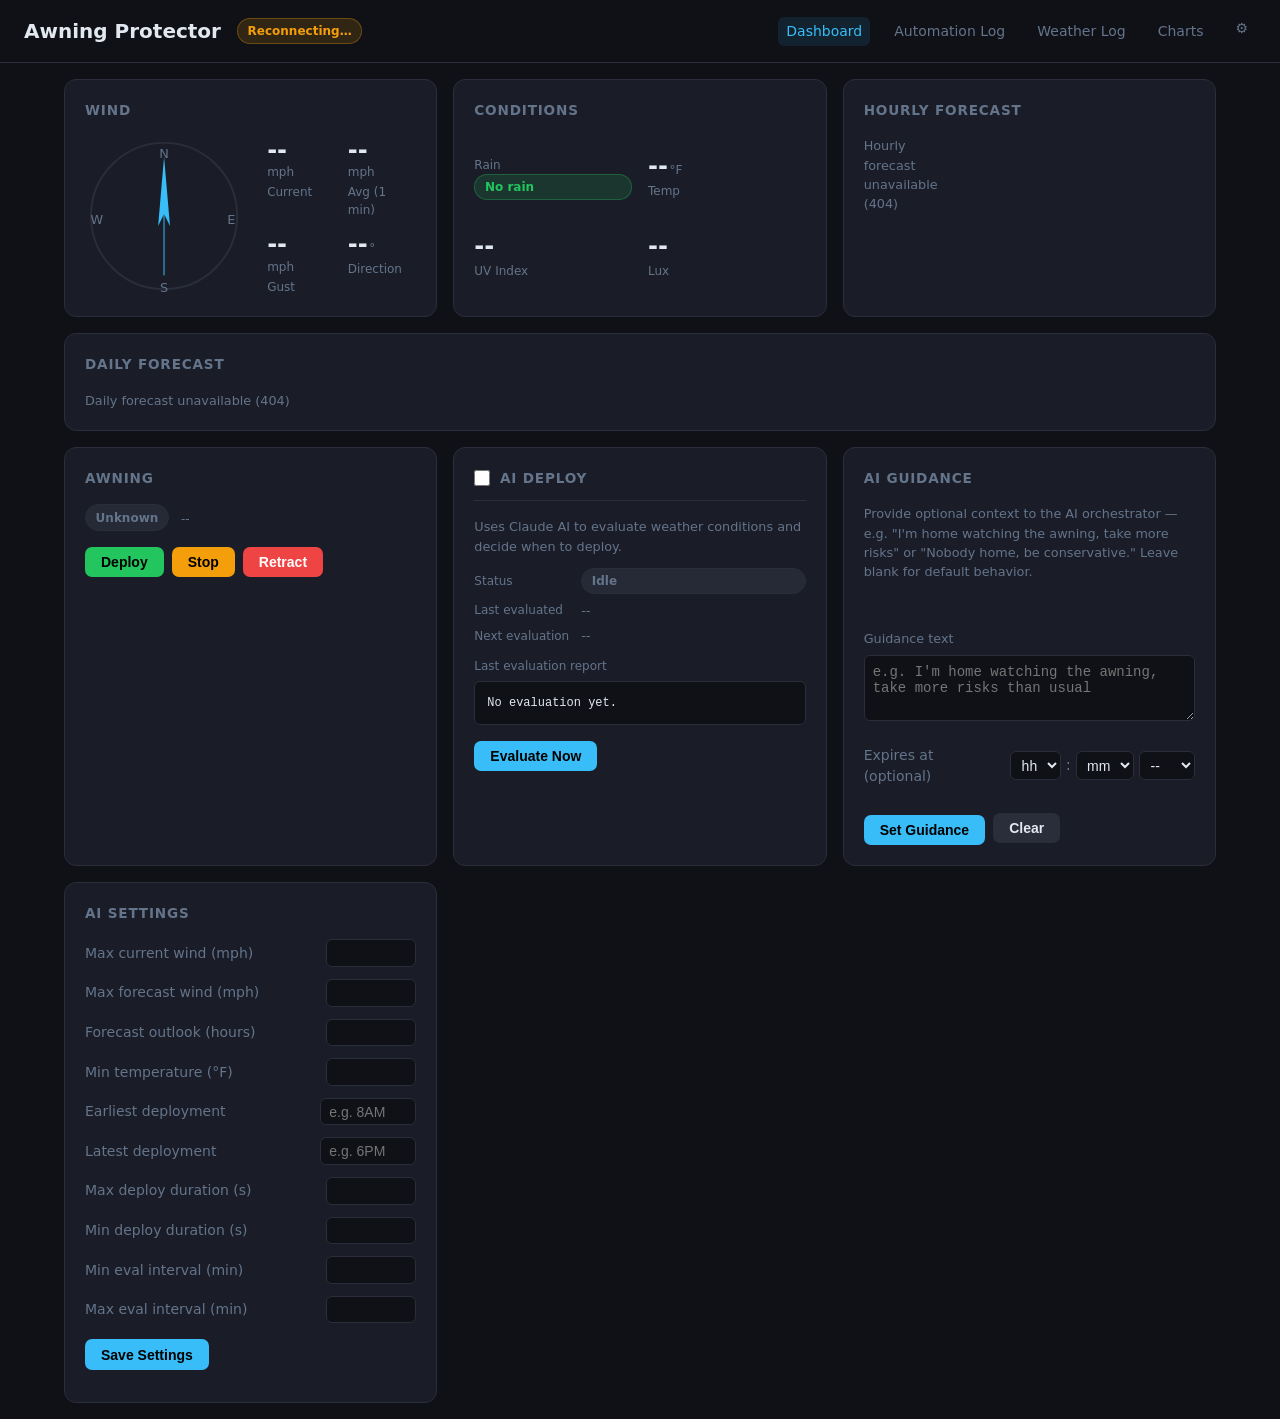
==== commit cb918b36: "feat: enter AI eval intervals in minutes instead of seconds in UI Backend still stores min/max_eval_" ====
--- a/static/index.html
+++ b/static/index.html
@@ -233,12 +233,12 @@
           <input type="number" id="cfg-ai-min-deploy" min="1" max="60" step="1" />
         </div>
         <div class="field-row">
-          <label for="cfg-ai-min-interval">Min eval interval (s)</label>
-          <input type="number" id="cfg-ai-min-interval" min="60" max="7200" step="60" />
-        </div>
-        <div class="field-row">
-          <label for="cfg-ai-max-interval">Max eval interval (s)</label>
-          <input type="number" id="cfg-ai-max-interval" min="60" max="14400" step="60" />
+          <label for="cfg-ai-min-interval">Min eval interval (min)</label>
+          <input type="number" id="cfg-ai-min-interval" min="1" max="120" step="1" />
+        </div>
+        <div class="field-row">
+          <label for="cfg-ai-max-interval">Max eval interval (min)</label>
+          <input type="number" id="cfg-ai-max-interval" min="1" max="240" step="1" />
         </div>
         <button class="btn btn-save" onclick="saveCard('ai')">Save Settings</button>
         <span id="save-status-ai" class="muted"></span>
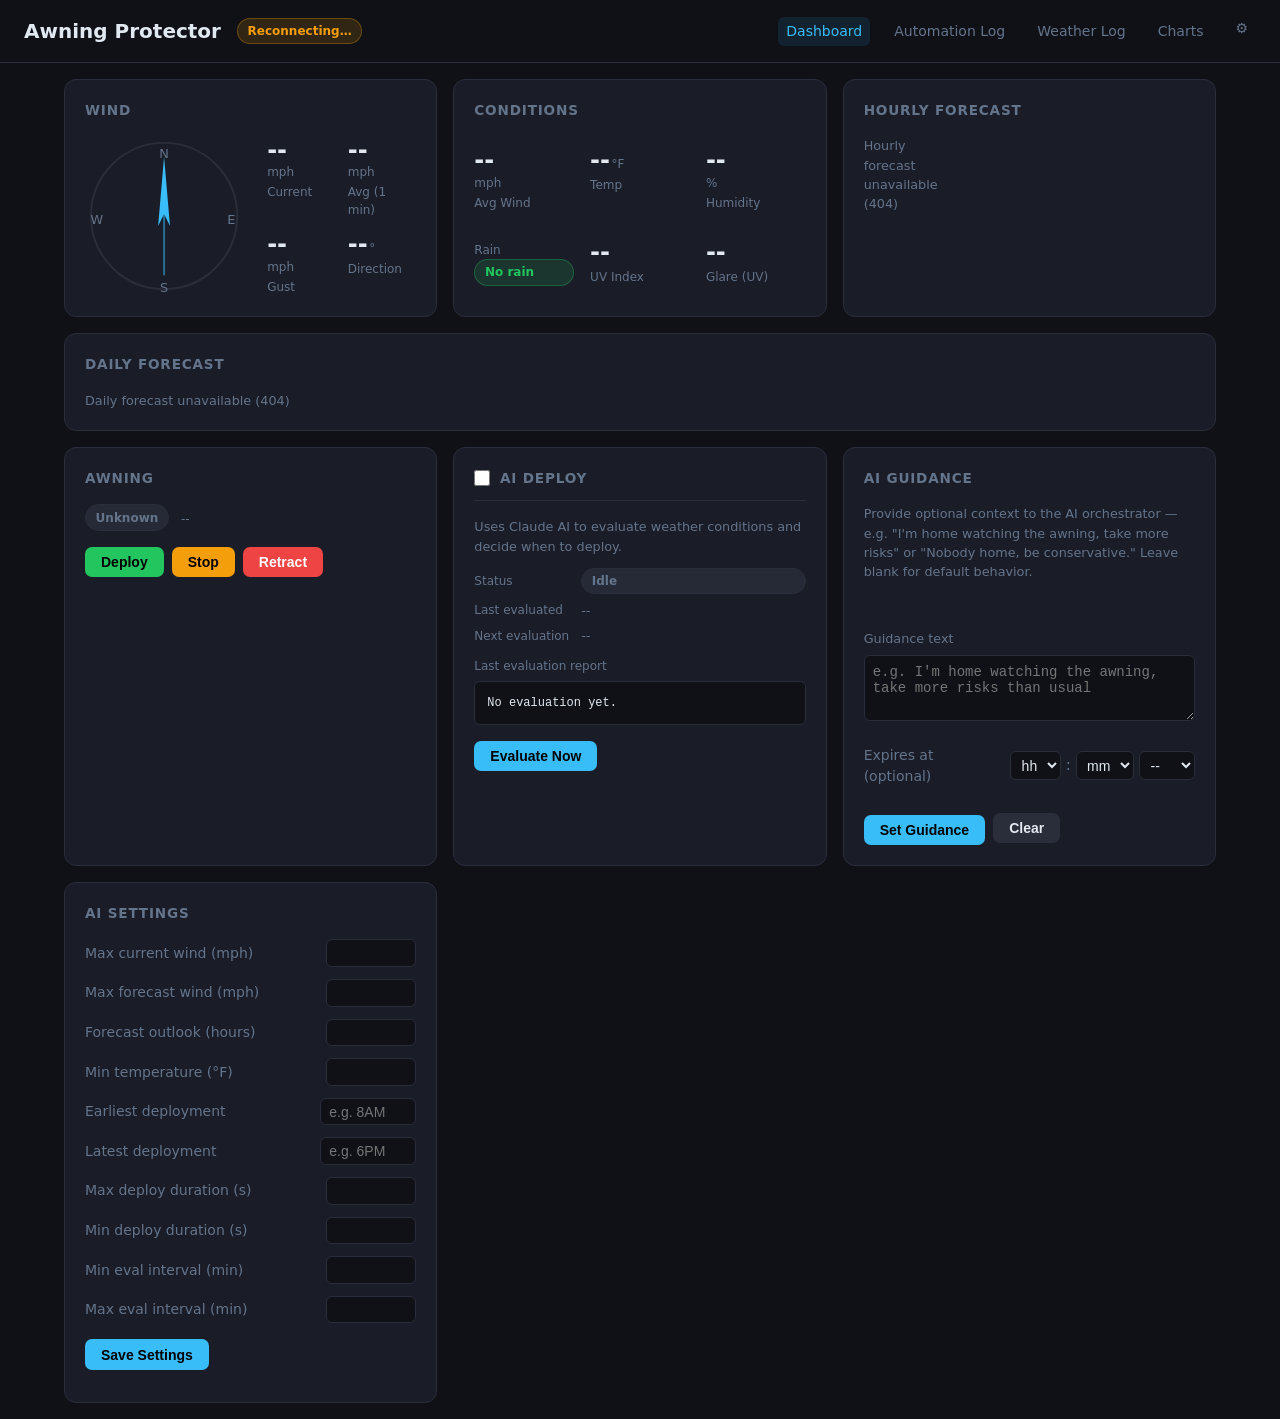
==== commit beec27bd: "feat: show glare sensor + humidity on the Conditions card Add GET /uv/current so the dashboard can d" ====
--- a/static/index.html
+++ b/static/index.html
@@ -68,8 +68,9 @@
       <h2>Conditions</h2>
       <div class="conditions-grid">
         <div class="stat">
-          <span class="stat-label">Rain</span>
-          <span id="precip-badge" class="badge badge-ok">No rain</span>
+          <span class="stat-value" id="cond-wind-avg">--</span>
+          <span class="stat-unit">mph</span>
+          <span class="stat-label">Avg Wind</span>
         </div>
         <div class="stat">
           <span class="stat-inline">
@@ -78,12 +79,21 @@
           <span class="stat-label">Temp</span>
         </div>
         <div class="stat">
+          <span class="stat-value" id="humidity">--</span>
+          <span class="stat-unit">%</span>
+          <span class="stat-label">Humidity</span>
+        </div>
+        <div class="stat">
+          <span class="stat-label">Rain</span>
+          <span id="precip-badge" class="badge badge-ok">No rain</span>
+        </div>
+        <div class="stat">
           <span class="stat-value" id="uv-index">--</span>
           <span class="stat-label">UV Index</span>
         </div>
         <div class="stat">
-          <span class="stat-value" id="lux">--</span>
-          <span class="stat-label">Lux</span>
+          <span class="stat-value" id="glare-uv">--</span>
+          <span class="stat-label">Glare (UV)</span>
         </div>
       </div>
     </section>
--- a/static/style.css
+++ b/static/style.css
@@ -81,7 +81,7 @@
 
 .conditions-grid {
   display: grid;
-  grid-template-columns: 1fr 1fr;
+  grid-template-columns: repeat(3, 1fr);
   gap: 1rem;
   flex: 1;
   align-content: space-evenly;
